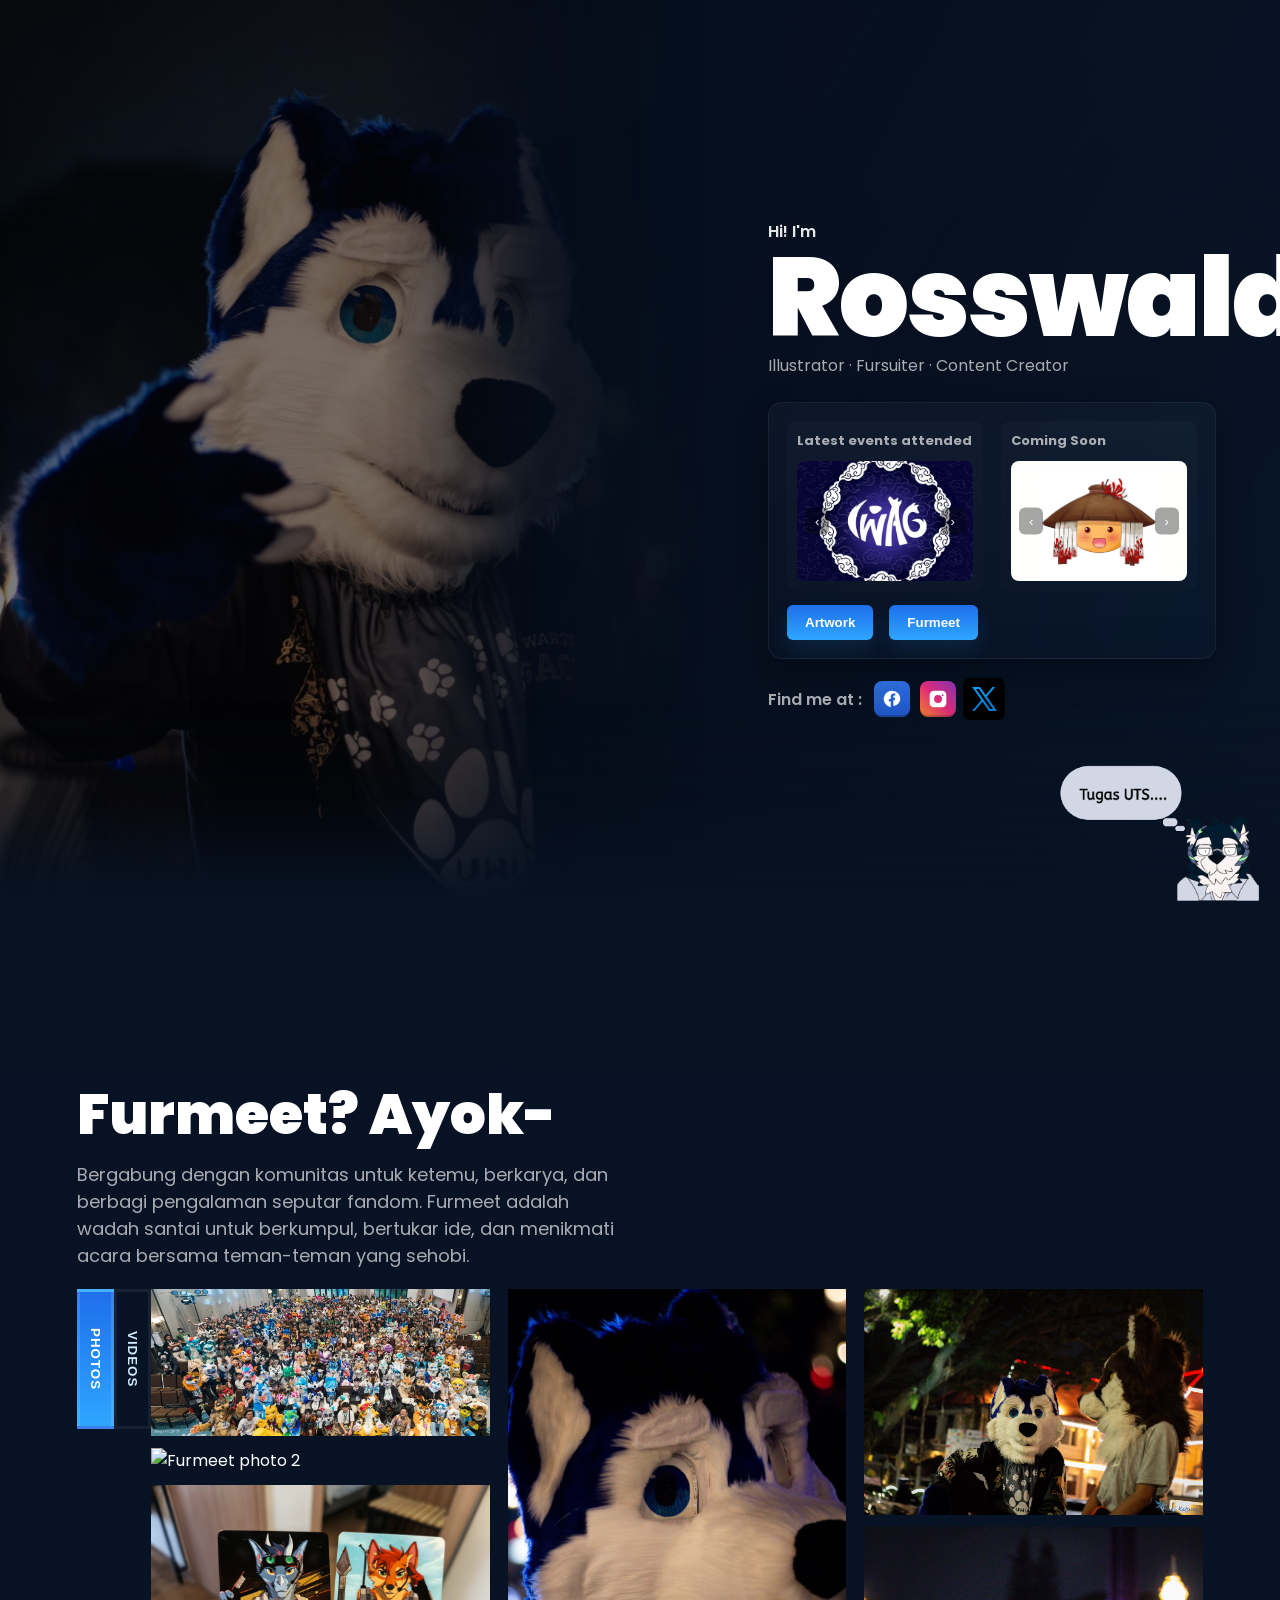
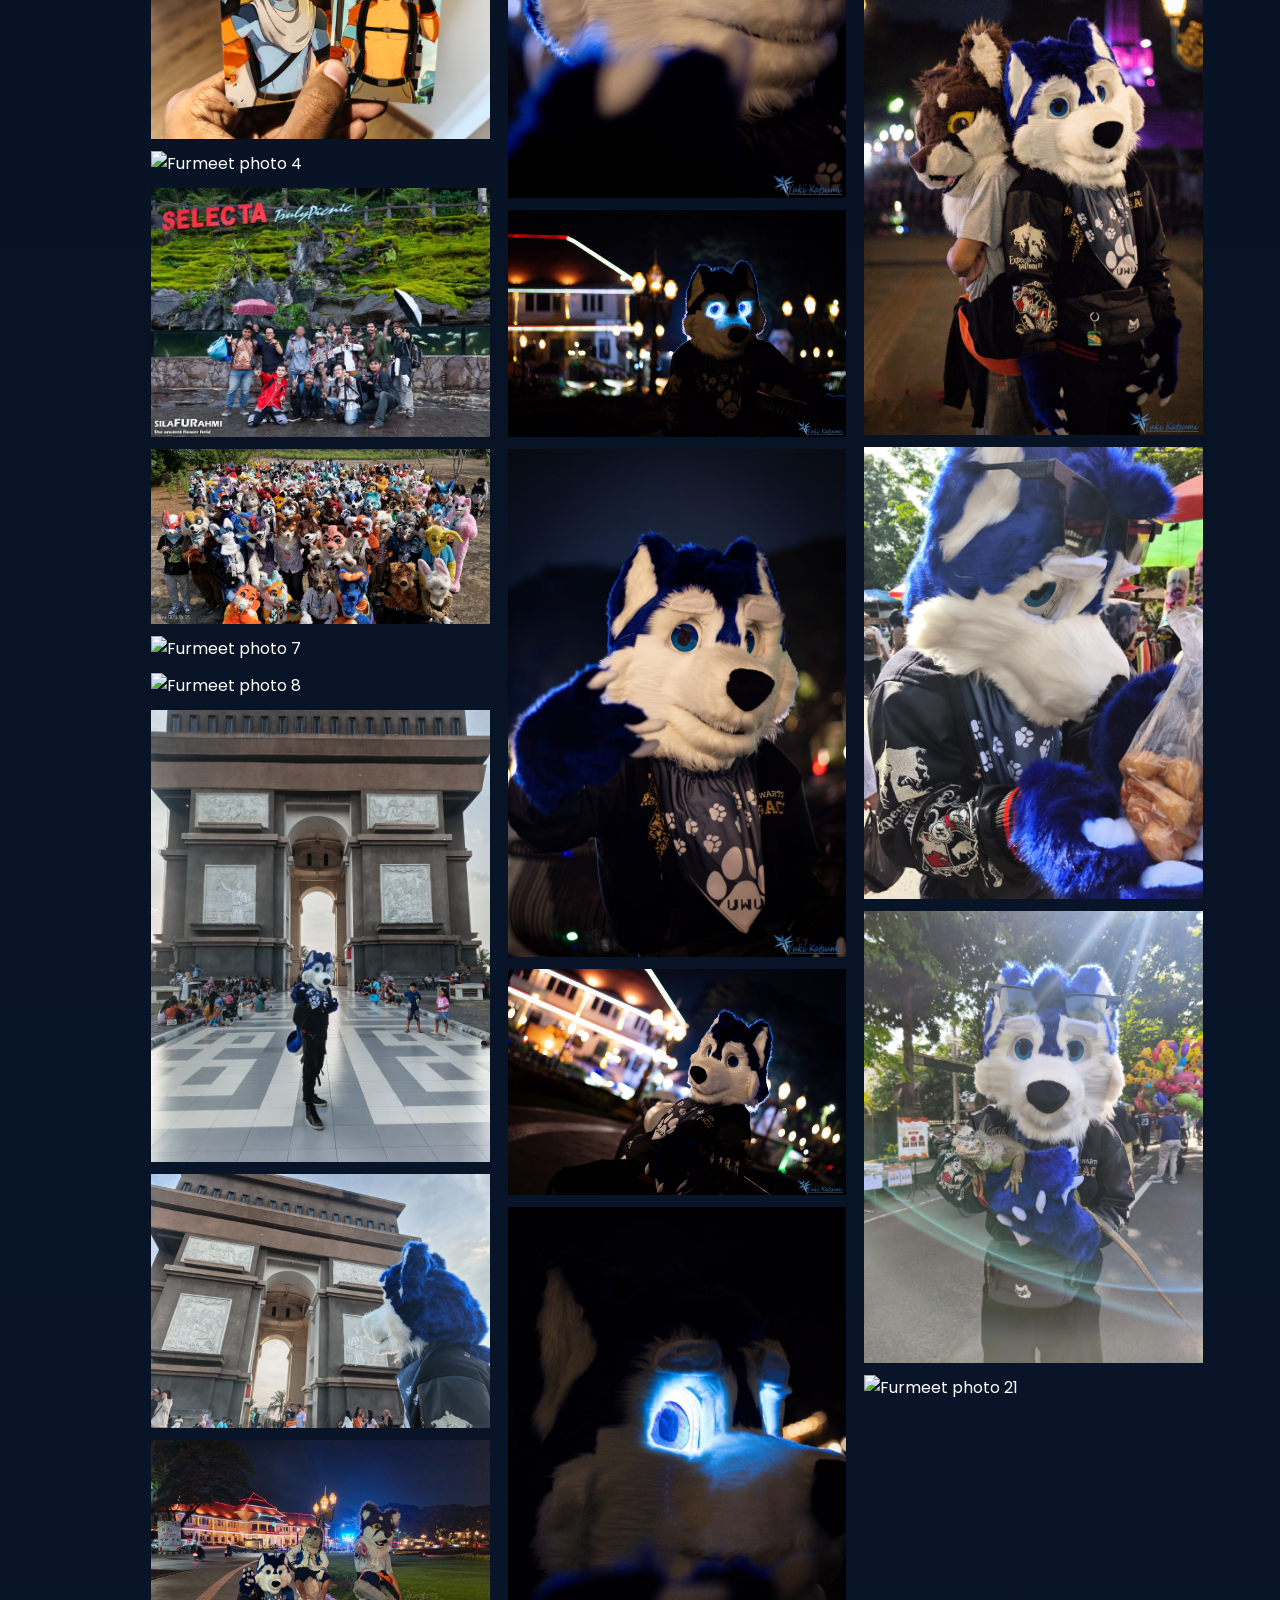
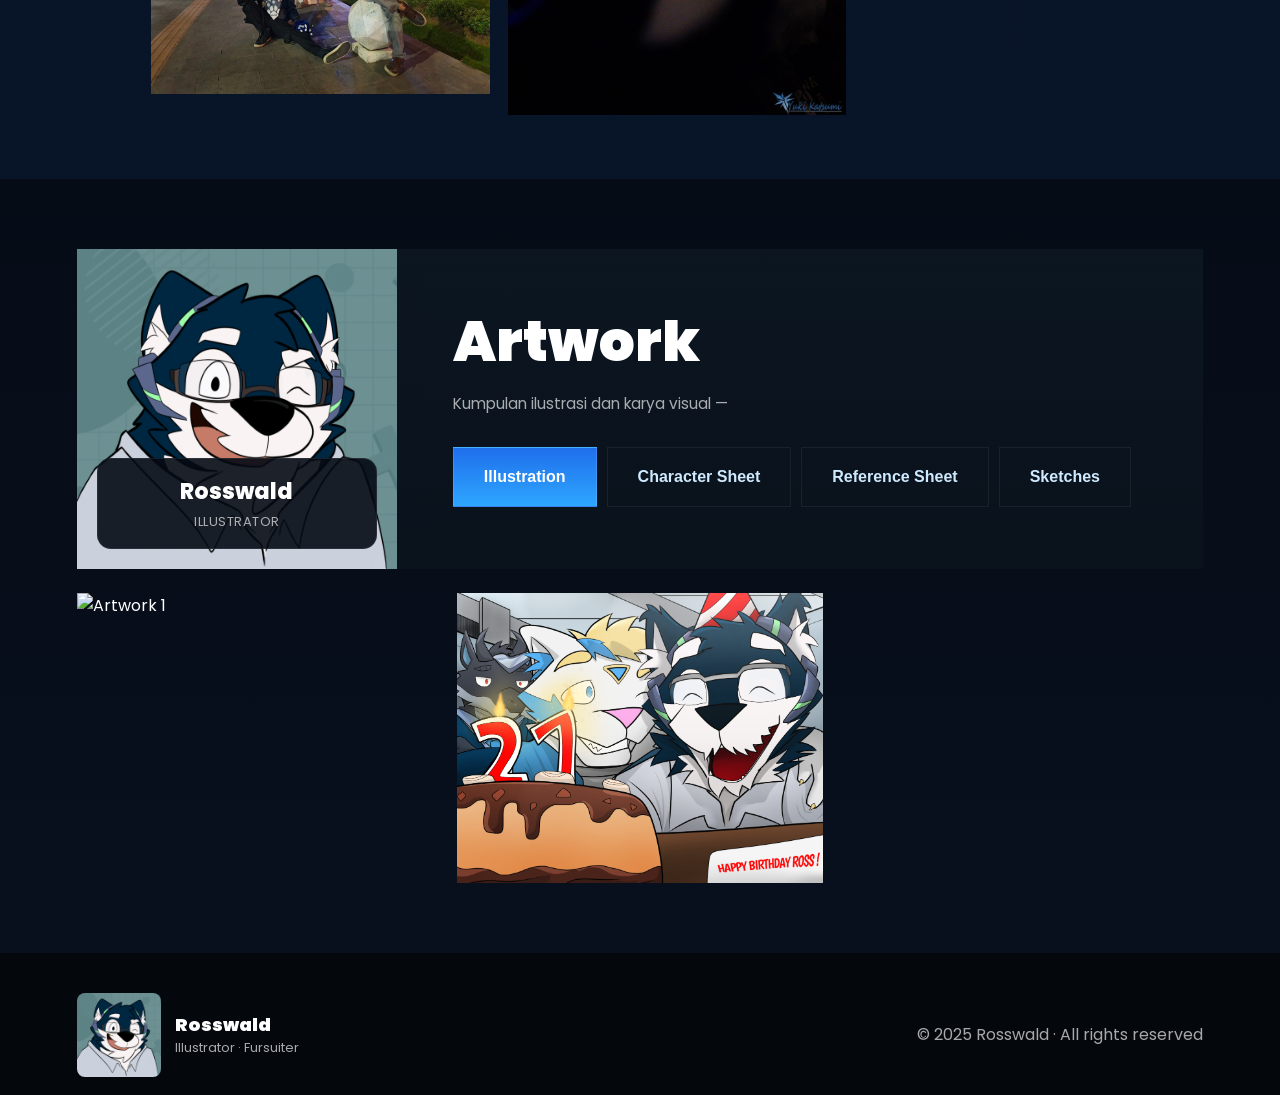
==== portofolio.html @ 76ea9896 "initial commit" ====
<!DOCTYPE html>
<html lang="en">
  <head>
    <meta charset="utf-8" />
    <meta name="viewport" content="width=device-width, initial-scale=1" />
    <title>Rosswald — Bio</title>
    <link
      href="https://fonts.googleapis.com/css2?family=Poppins:wght@300;500;700;900&display=swap"
      rel="stylesheet"
    />
    <link rel="stylesheet" href="css/style.css" />
  </head>
  <body>
    <section class="hero" id="home">
      <div class="hero-left" aria-hidden="true"></div>
      <!-- Image Background di kiri homepage-->
      <div class="hero-video-wrap" aria-hidden="true">
        <video
          class="hero-video"
          src="video/iwagvidio.mp4"
          autoplay
          loop
          muted
          playsinline
        ></video>
        <span class="hero-video-overlay" aria-hidden="true"></span>
      </div>
      <div class="hero-right">
        <div class="intro-wrap">
          <p class="small">Hi! I'm</p>
          <h1 class="name">Rosswald</h1>
          <p class="sub">Illustrator · Fursuiter · Content Creator</p>
        </div>
        <div class="panel">
          <div class="cards">
            <div class="card card-events">
              <h4 class="card-title">Latest events attended</h4>
              <div class="thumb-wrap">
                <button class="thumb-arrow prev" aria-label="previous event">
                  ‹
                </button>
                <img
                  id="eventImg"
                  src="image/event1.jpg"
                  alt="event thumbnail"
                />
                <button class="thumb-arrow next" aria-label="next event">
                  ›
                </button>
              </div>
            </div>
            <div class="card card-coming">
              <h4 class="card-title">Coming Soon</h4>
              <div class="thumb-wrap simple">
                <button class="thumb-arrow prev" aria-label="previous event">
                  ‹
                </button>
                <img
                  id="comingImg"
                  src="image/logosoon1.jpg"
                  alt="coming soon"
                />
                <button class="thumb-arrow next" aria-label="next event">
                  ›
                </button>
              </div>
            </div>
          </div>

          <div class="actions">
            <button class="btn btn-primary" id="artworkBtn" href="#artwork">
              Artwork
            </button>
            <button class="btn btn-secondary" id="furmeetBtn" href="#furmeet">
              Furmeet
            </button>
          </div>
        </div>

        <div class="findme">
          <span class="find-label">Find me at :</span>
          <div class="icons">
            <a
              class="icon icon-fb"
              aria-label="facebook"
              target="_blank"
              rel="noopener"
              href="https://www.facebook.com/Rosswald.74"
            >
              <svg
                width="20"
                height="20"
                viewBox="0 0 24 24"
                fill="none"
                aria-hidden="true"
              >
                <path
                  d="M22 12a10 10 0 1 0-11.5 9.9v-7h-2.3v-2.9h2.3V9.1c0-2.3 1.4-3.6 3.5-3.6 1 0 2 .07 2 .07v2.2h-1.1c-1 0-1.3.6-1.3 1.2v1.5h2.2l-.35 2.9h-1.85v7A10 10 0 0 0 22 12z"
                  fill="#fff"
                />
              </svg>
            </a>

            <a
              class="icon icon-ig"
              aria-label="instagram"
              target="_blank"
              rel="noopener"
              href="https://www.instagram.com/rosswaldd/"
            >
              <svg
                width="20"
                height="20"
                viewBox="0 0 24 24"
                fill="none"
                aria-hidden="true"
              >
                <path
                  d="M7 2h10a5 5 0 0 1 5 5v10a5 5 0 0 1-5 5H7a5 5 0 0 1-5-5V7a5 5 0 0 1 5-5zM12 7.3A4.7 4.7 0 1 0 12 16.7 4.7 4.7 0 1 0 12 7.3zM17.6 6.3a1.1 1.1 0 1 0 0 2.2 1.1 1.1 0 0 0 0-2.2z"
                  fill="#fff"
                />
              </svg>
            </a>

            <a
              class="icon icon-x"
              aria-label="x"
              target="_blank"
              rel="noopener"
              href="https://x.com/rosswald74"
            >
              <img src="image/sosmed3.png" alt="sosial x" />
            </a>
          </div>
        </div>
      </div>
    </section>

    <!-- New Furmeet section -->
    <section class="furmeet-section">
      <div id="furmeet" class="furmeet">
        <div class="furmeet-left">
          <h2 class="furmeet-title">Furmeet? Ayok-</h2>
          <p class="furmeet-desc">
            Bergabung dengan komunitas untuk ketemu, berkarya, dan berbagi
            pengalaman seputar fandom. Furmeet adalah wadah santai untuk
            berkumpul, bertukar ide, dan menikmati acara bersama teman-teman
            yang sehobi.
          </p>
          <div class="furmeet-right">
            <div class="furmeet-tabs" role="tablist" aria-label="Furmeet tabs">
              <button
                class="tab-btn active"
                data-tab="photos"
                role="tab"
                aria-selected="true"
              >
                Photos
              </button>
              <button
                class="tab-btn"
                data-tab="videos"
                role="tab"
                aria-selected="false"
              >
                Videos
              </button>
            </div>

            <div class="tab-panels">
              <div class="tab-panel tab-photos active" data-tab="photos">
                <div class="furmeet-gallery" aria-live="polite">
                  <img
                    src="image/foto1.jpg"
                    alt="Furmeet photo 1"
                    loading="lazy"
                  />
                  <img
                    src="image/foto2.jpg"
                    alt="Furmeet photo 2"
                    loading="lazy"
                  />
                  <img
                    src="image/foto3.jpg"
                    alt="Furmeet photo 3"
                    loading="lazy"
                  />
                  <img
                    src="image/foto4.jpg"
                    alt="Furmeet photo 4"
                    loading="lazy"
                  />
                  <img
                    src="image/foto5.jpg"
                    alt="Furmeet photo 5"
                    loading="lazy"
                  />
                  <img
                    src="image/foto6.jpg"
                    alt="Furmeet photo 6"
                    loading="lazy"
                  />
                  <img
                    src="image/foto7.jpg"
                    alt="Furmeet photo 7"
                    loading="lazy"
                  />
                  <img
                    src="image/foto8.jpg"
                    alt="Furmeet photo 8"
                    loading="lazy"
                  />
                  <img
                    src="image/foto9.jpg"
                    alt="Furmeet photo 9"
                    loading="lazy"
                  />
                  <img
                    src="image/foto10.jpg"
                    alt="Furmeet photo 10"
                    loading="lazy"
                  />
                  <img
                    src="image/foto11.jpg"
                    alt="Furmeet photo 11"
                    loading="lazy"
                  />
                  <img
                    src="image/foto12.jpg"
                    alt="Furmeet photo 12"
                    loading="lazy"
                  />
                  <img
                    src="image/foto13.jpg"
                    alt="Furmeet photo 13"
                    loading="lazy"
                  />
                  <img
                    src="image/foto14.jpg"
                    alt="Furmeet photo 14"
                    loading="lazy"
                  />
                  <img
                    src="image/foto15.jpg"
                    alt="Furmeet photo 15"
                    loading="lazy"
                  />
                  <img
                    src="image/foto16.jpg"
                    alt="Furmeet photo 16"
                    loading="lazy"
                  />
                  <img
                    src="image/foto17.jpg"
                    alt="Furmeet photo 17"
                    loading="lazy"
                  />
                  <img
                    src="image/foto18.jpg"
                    alt="Furmeet photo 18"
                    loading="lazy"
                  />
                  <img
                    src="image/foto19.jpg"
                    alt="Furmeet photo 19"
                    loading="lazy"
                  />
                  <img
                    src="image/foto20.jpg"
                    alt="Furmeet photo 20"
                    loading="lazy"
                  />
                  <img
                    src="image/foto21.png"
                    alt="Furmeet photo 21"
                    loading="lazy"
                  />
                </div>
              </div>

              <div class="tab-panel tab-videos" data-tab="videos" hidden>
                <div class="furmeet-videos">
                  <div
                    class="video-thumb"
                    tabindex="0"
                    data-src="video/iwagvidio.mp4"
                    aria-label="Video: iwagvidio"
                  >
                    <video
                      muted
                      preload="metadata"
                      playsinline
                      src="video/iwagvidio.mp4"
                    ></video>
                  </div>
                  <div
                    class="video-thumb"
                    tabindex="0"
                    data-src="video/vidio1.mp4"
                    aria-label="Video 1"
                  >
                    <video
                      muted
                      preload="metadata"
                      playsinline
                      src="video/vidio1.mp4"
                    ></video>
                  </div>
                  <div
                    class="video-thumb"
                    tabindex="0"
                    data-src="video/vidio2.mp4"
                    aria-label="Video 2"
                  >
                    <video
                      muted
                      preload="metadata"
                      playsinline
                      src="video/vidio2.mp4"
                    ></video>
                  </div>
                  <div
                    class="video-thumb"
                    tabindex="0"
                    data-src="video/vidio3.mp4"
                    aria-label="Video 3"
                  >
                    <video
                      muted
                      preload="metadata"
                      playsinline
                      src="video/vidio4.mp4"
                    ></video>
                  </div>
                  <div
                    class="video-thumb"
                    tabindex="0"
                    data-src="video/vidio5.mp4"
                    aria-label="Video 5"
                  >
                    <video
                      muted
                      preload="metadata"
                      playsinline
                      src="video/vidio5.mp4"
                    ></video>
                  </div>
                  <div
                    class="video-thumb"
                    tabindex="0"
                    data-src="video/vidio6.mp4"
                    aria-label="Video 6"
                  >
                    <video
                      muted
                      preload="metadata"
                      playsinline
                      src="video/vidio6.mp4"
                    ></video>
                  </div>
                  <div
                    class="video-thumb"
                    tabindex="0"
                    data-src="video/vidio7.mp4"
                    aria-label="Video 7"
                  >
                    <video
                      muted
                      preload="metadata"
                      playsinline
                      src="video/vidio7.mp4"
                    ></video>
                  </div>
                  <div
                    class="video-thumb"
                    tabindex="0"
                    data-src="video/vidio8.mp4"
                    aria-label="Video 8"
                  >
                    <video
                      muted
                      preload="metadata"
                      playsinline
                      src="video/vidio8.mp4"
                    ></video>
                  </div>
                  <div
                    class="video-thumb"
                    tabindex="0"
                    data-src="video/vidio9.mp4"
                    aria-label="Video 9"
                  >
                    <video
                      muted
                      preload="metadata"
                      playsinline
                      src="video/vidio9.mp4"
                    ></video>
                  </div>
                  <div
                    class="video-thumb"
                    tabindex="0"
                    data-src="video/vidiocomipara.mp4"
                    aria-label="Vidiocomipara"
                  >
                    <video
                      muted
                      preload="metadata"
                      playsinline
                      src="video/vidiocomipara.mp4"
                    ></video>
                  </div>
                </div>
              </div>
            </div>
          </div>
        </div>
      </div>
    </section>
    <!-- Artwork section -->
    <section class="artwork-section" id="artwork">
      <div class="artwork">
        <!-- Top container: left author image + right title/desc/tabs -->
        <div class="artwork-top">
          <div class="artwork-left">
            <div class="author-card">
              <img
                src="image/ss.png"
                alt="Rosswald portrait"
                class="author-portrait"
              />
              <div class="author-overlay" aria-label="Author identity">
                <div class="author-name">Rosswald</div>
                <div class="author-role">Illustrator</div>
              </div>
            </div>
          </div>

          <div class="artwork-right">
            <h2 class="artwork-title">Artwork</h2>
            <p class="artwork-desc">Kumpulan ilustrasi dan karya visual —</p>
            <!-- Artwork tabs: Illustration / Character Sheet / Reference Sheet -->
            <div class="artwork-tabs-wrap">
              <div
                class="artwork-tabs"
                role="tablist"
                aria-label="Artwork tabs"
              >
                <button
                  class="art-tab-btn active"
                  data-tab="illustration"
                  role="tab"
                  aria-selected="true"
                >
                  Illustration
                </button>
                <button
                  class="art-tab-btn"
                  data-tab="character"
                  role="tab"
                  aria-selected="false"
                >
                  Character Sheet
                </button>
                <button
                  class="art-tab-btn"
                  data-tab="reference"
                  role="tab"
                  aria-selected="false"
                >
                  Reference Sheet
                </button>
                <div class="sketch-toggle">
                  <button
                    class="art-tab-btn"
                    data-tab="sketches"
                    role="tab"
                    aria-selected="false"
                  >
                    Sketches
                  </button>
                  <!-- Sketches dropdown (hidden by default) -->
                  <div class="sketch-dropdown" aria-hidden="true" role="menu">
                    <button
                      class="tab-btn active"
                      data-tab="digital"
                      role="menuitem"
                    >
                      Digital
                    </button>
                    <button
                      class="tab-btn"
                      data-tab="traditional"
                      role="menuitem"
                    >
                      Traditional
                    </button>
                  </div>
                </div>
              </div>
            </div>
          </div>
        </div>

        <!-- Bottom container: gallery showcase that changes per selected tab -->
        <div class="artwork-bottom">
          <div class="artwork-tab-panels">
            <div
              class="artwork-tab-panel artwork-illustration active"
              data-tab="illustration"
            >
              <div class="artwork-gallery" aria-live="polite">
                <img src="image/gambar1.png" alt="Artwork 1" loading="lazy" />
                <img src="image/gambar2.png" alt="Artwork 2" loading="lazy" />
              </div>
            </div>
            <div
              class="artwork-tab-panel artwork-character"
              data-tab="character"
              hidden
            >
              <div class="artwork-gallery">
                <img
                  src="image/gambar3.png"
                  alt="Character Sheet 1"
                  loading="lazy"
                />
              </div>
            </div>
            <div
              class="artwork-tab-panel artwork-reference"
              data-tab="reference"
              hidden
            >
              <div class="artwork-gallery">
                <img
                  src="image/gambar4.png"
                  alt="Reference Sheet 1"
                  loading="lazy"
                />
              </div>
            </div>
            <div
              class="artwork-tab-panel artwork-sketches"
              data-tab="sketches"
              hidden
            >
              <div class="sketch-panels">
                <div
                  class="sketch-panel sketch-digital active"
                  data-tab="digital"
                >
                  <div class="artwork-gallery">
                    <img
                      src="image/sketch1.jpg"
                      alt="Sketch 1"
                      loading="lazy"
                    />
                    <img
                      src="image/sketch2.png"
                      alt="Sketch 2"
                      loading="lazy"
                    />
                    <img
                      src="image/sketch3.png"
                      alt="Sketch 3"
                      loading="lazy"
                    />
                    <img
                      src="image/sketch4.png"
                      alt="Sketch 4"
                      loading="lazy"
                    />
                    <img
                      src="image/sketch5.png"
                      alt="Sketch 5"
                      loading="lazy"
                    />
                    <img
                      src="image/sketch6.png"
                      alt="Sketch 6"
                      loading="lazy"
                    />
                    <img
                      src="image/sketch7.png"
                      alt="Sketch 7"
                      loading="lazy"
                    />
                  </div>
                </div>

                <div
                  class="sketch-panel sketch-traditional"
                  data-tab="traditional"
                  hidden
                >
                  <div class="artwork-gallery">
                    <img
                      src="image/sketches1.jpg"
                      alt="Traditional Sketch 1"
                      loading="lazy"
                    />
                    <img
                      src="image/sketches2.jpg"
                      alt="Traditional Sketch 2"
                      loading="lazy"
                    />
                    <img
                      src="image/sketches3.jpg"
                      alt="Traditional Sketch 3"
                      loading="lazy"
                    />
                  </div>
                </div>
              </div>
            </div>
          </div>
        </div>
      </div>
    </section>

    <!-- Footer -->
    <footer class="site-footer">
      <div class="footer-inner">
        <div class="f-left">
          <img
            src="image/ss.png"
            alt="Rosswald portrait"
            class="footer-portrait"
          />
          <div>
            <div class="brand">Rosswald</div>
            <div class="brand-sub">Illustrator · Fursuiter</div>
          </div>
        </div>

        <div class="f-right">
          <div class="footer-bottom">© 2025 Rosswald · All rights reserved</div>
        </div>
      </div>
    </footer>

    <!-- Lightbox for images and videos on homepage slider-->
    <div id="lightbox" class="lightbox" aria-hidden="true">
      <div class="lightbox-backdrop" data-close></div>
      <div class="lightbox-content" role="dialog" aria-modal="true">
        <img id="lightboxImg" src="" alt="" style="display: block" />
        <video
          id="lightboxVideo"
          controls
          playsinline
          style="display: none; max-width: 85vw; max-height: 85vh"
        ></video>
        <button class="lightbox-close" aria-label="Close">✕</button>
      </div>
    </div>

    <button id="goto-home" class="goto-home" aria-label="Go to homepage">
      <img src="image/iconnavigasihome.png" alt="Home" class="goto-home-icon" />
    </button>

    <img src="image/icon.png" alt="icon" class="floating-icon" />
    <img src="image/icon.png" alt="icon" class="floating-icon" />

    <script src="js/script.js"></script>
  </body>
</html>
---- css/style.css ----
/* Basic reset and variables */
:root {
  --bg: #071423;
  --panel: rgba(10, 23, 34, 0.5);
  --glass-border: rgba(255, 255, 255, 0.06);
  --accent: #1f6feb;
  --accent-2: #2ea6ff;
  --muted: rgba(255, 255, 255, 0.65);
}

* {
  box-sizing: border-box;
}

html,
body {
  height: 100%;
}

body {
  margin: 0;
  font-family: "Poppins", system-ui, Segoe UI, Roboto, Helvetica, Arial,
    sans-serif;
  background: linear-gradient(
    90deg,
    rgba(3, 6, 10, 1) 0%,
    rgba(7, 20, 35, 1) 100%
  );
  color: #fff;
}

/* Hero layout */
.hero {
  display: grid;
  grid-template-columns: 55% 45%;
  min-height: 100vh;
  align-items: center;
  position: relative; /* allow absolutely positioned video to be relative to .hero */
  z-index: 0;
  width: 100%;
  overflow: hidden;
}

/* Left big image area */
.hero-left {
  height: 100vh;
  width: 100%;
  background-image: url("../image/foto14.jpg");
  background-size: cover;
  background-position: center left;
  position: relative;
  overflow: hidden;
  /* color adjustment: reduce brightness/saturation to match dark-navy theme */
  filter: brightness(0.48) contrast(0.98) saturate(0.78) hue-rotate(-6deg);
  /* fade right edge so the seam shows the blurred video behind it */
  -webkit-mask-image: linear-gradient(
    to left,
    rgba(0, 0, 0, 0) 0px,
    rgba(0, 0, 0, 0.18) 160px,
    rgba(0, 0, 0, 1) 320px
  );
  mask-image: linear-gradient(
    to left,
    rgba(0, 0, 0, 0) 0px,
    rgba(0, 0, 0, 0.18) 160px,
    rgba(0, 0, 0, 1) 320px
  );
  z-index: 1; /* keep left image above background video */
}

/* Right content */
.hero-right {
  padding: 48px 64px;
  position: relative;
  overflow: hidden;
  isolation: isolate;
  z-index: 1; /* ensure right content sits above the background video */
}

.hero-video-wrap {
  position: absolute;
  inset: 0;
  z-index: 0;
  width: 100%;
  height: 100%;
  overflow: hidden;
  filter: saturate(0.9);
  pointer-events: none;
}

.hero-video {
  width: 100%;
  height: 100%;
  object-fit: cover;
  object-position: center;
  /* reduced blur to lower GPU cost but keep the background feeling */
  filter: blur(6px) brightness(0.3) saturate(0.9);
  transform: scale(1.03);
}

.hero-video-overlay {
  position: absolute;
  inset: 0;
  background: linear-gradient(
    120deg,
    rgba(4, 9, 20, 0.85) 0%,
    rgba(5, 15, 35, 0.7) 40%,
    rgba(10, 24, 54, 0.2) 100%
  );
  pointer-events: none;
}

.hero-right .intro-wrap,
.hero-right .panel,
.hero-right .findme {
  position: relative;
  z-index: 1;
}
.intro-wrap {
  margin-top: 36px;
}
.small {
  font-weight: 600;
  opacity: 0.9;
  margin: 0 0 8px 0;
}
.name {
  font-weight: 900;
  font-size: 110px;
  line-height: 0.85;
  margin: 0 0 8px 0;
  letter-spacing: -2px;
}
.sub {
  color: var(--muted);
  margin: 0 0 24px 0;
}

/* Glass panel */
.panel {
  width: 620px;
  max-width: 100%;
  margin-top: 18px;
  background: linear-gradient(
    180deg,
    rgba(255, 255, 255, 0.03),
    rgba(255, 255, 255, 0.015)
  );
  border-radius: 14px;
  padding: 18px;
  box-shadow: 0 12px 30px rgba(2, 8, 20, 0.6);
  border: 1px solid var(--glass-border);
  backdrop-filter: blur(8px) saturate(120%);
}
.cards {
  display: flex;
  gap: 18px;
}
.card {
  background: linear-gradient(
    180deg,
    rgba(255, 255, 255, 0.02),
    rgba(255, 255, 255, 0.01)
  );
  padding: 10px;
  border-radius: 10px;
  flex: 1;
}
.card-title {
  font-size: 13px;
  margin: 0 0 10px 0;
  color: var(--muted);
}
.thumb-wrap {
  position: relative;
  width: 100%;
  height: 120px;
  overflow: hidden;
  border-radius: 8px;
}
.thumb-wrap.simple img {
  width: 100%;
  height: 100%;
  object-fit: cover;
}

.thumb-wrap img {
  width: 100%;
  height: 100%;
  object-fit: cover;
  display: block;
}

/* Smooth transitions and subtle Ken Burns zoom for slider images */
.thumb-wrap img {
  transition: opacity 260ms ease, transform 8s ease;
  transform: scale(1.02);
}
.thumb-wrap img.zoom {
  transform: scale(1.085);
}

/* keep arrows slightly elevated visually when hovering thumb area */
.thumb-wrap:hover .thumb-arrow {
  transform: translateY(-50%) scale(1.02);
}

/* Lightbox styles */
.lightbox {
  position: fixed;
  inset: 0;
  display: none;
  align-items: center;
  justify-content: center;
  z-index: 1200;
}
.lightbox.open {
  display: flex;
}
.lightbox-backdrop {
  position: absolute;
  inset: 0;
  background: rgba(4, 8, 16, 0.7);
  backdrop-filter: blur(4px);
}
.lightbox-content {
  position: relative;
  max-width: 98vw;
  max-height: 98vh;
  padding: 12px;
  z-index: 2;
  display: flex;
  align-items: center;
  justify-content: center;
  overflow: hidden;
}
.lightbox-content img {
  display: block;
  width: auto;
  height: auto;
  max-width: 85vw;
  max-height: 85vh;
  margin: 0;
}
.lightbox-close {
  position: absolute;
  top: 16px;
  right: 16px;
  background: rgba(0, 0, 0, 0.45);
  color: #fff;
  border: 0;
  width: 36px;
  height: 36px;
  font-size: 20px;
  line-height: 1;
  cursor: pointer;
  z-index: 3;
}

.thumb-arrow {
  position: absolute;
  top: 50%;
  transform: translateY(-50%);
  background: rgba(0, 0, 0, 0.35);
  border: 0;
  color: #fff;
  padding: 6px 10px;
  border-radius: 6px;
  cursor: pointer;
  z-index: 3;
  pointer-events: auto;
}
.thumb-arrow.prev {
  left: 8px;
}
.thumb-arrow.next {
  right: 8px;
}

.actions {
  display: flex;
  gap: 16px;
  margin-top: 14px;
}
.btn {
  background: transparent;
  border: 0;
  padding: 10px 18px;
  border-radius: 6px;
  cursor: pointer;
  color: #fff;
  font-weight: 600;
  box-shadow: 0 6px 12px rgba(10, 20, 35, 0.4);
}
.btn-primary {
  background: linear-gradient(180deg, var(--accent), var(--accent-2));
  box-shadow: 0 10px 20px rgba(46, 166, 255, 0.12);
}

.btn-secondary {
  background: linear-gradient(180deg, var(--accent), var(--accent-2));
  box-shadow: 0 10px 20px rgba(46, 166, 255, 0.12);
}

.btn:hover {
  background: transparent;
  border: 2px solid #00a6ff;
  color: #00a6ff;
}

.findme {
  margin-top: 22px;
  display: flex;
  align-items: center;
  gap: 12px;
}
.find-label {
  color: var(--muted);
  font-weight: 600;
}
.icons {
  display: flex;
  gap: 10px;
}
.icon {
  display: inline-flex;
  align-items: center;
  justify-content: center;
  width: 36px;
  height: 36px;
  border-radius: 8px;
  background: linear-gradient(
    180deg,
    rgba(255, 255, 255, 0.04),
    rgba(255, 255, 255, 0.02)
  );
  box-shadow: inset 0 -2px 0 rgba(0, 0, 0, 0.2);
}
.icons,
.icon {
  position: relative;
  z-index: 6;
  pointer-events: auto;
}
.icon svg {
  display: block;
}
.icon-fb {
  background: linear-gradient(180deg, #2d6bd6, #1f57c8);
}
.icon-ig {
  background: linear-gradient(45deg, #f58529, #dd2a7b, #8134af);
}
.icon-x {
  background: linear-gradient(180deg, #00a6ff, #0077cc);
}

/* Small polish */
.thumb-arrow:focus {
  outline: 2px solid rgba(255, 255, 255, 0.12);
}

/* floating "go to home" button that appears on scroll when NOT on home */
.goto-home {
  position: fixed;
  top: -70px;
  right: -30px;
  z-index: 600;
  background: none;
  border: none;
  padding: 0px; /* smaller padding so icon appears visually balanced */
  cursor: pointer;
  pointer-events: none;
  transform: translateY(-6px);
  opacity: 0;
  transition: opacity 180ms ease, transform 180ms ease, box-shadow 180ms ease;
}
.goto-home.show {
  opacity: 1;
  pointer-events: auto;
  transform: translateY(0);
}

/* icon image inside the goto-home button */
.goto-home img.goto-home-icon {
  display: block;
  /* size chosen to match the visual weight of the floating icon but suitable for top-right UI */
  width: 250px;
  height: 250px;
}

/* make the goto-home icon match the floating icon's visual treatment */
.goto-home img.goto-home-icon {
  transition: transform 180ms ease, opacity 180ms ease, filter 180ms ease;
}
.goto-home:hover img.goto-home-icon {
  transform: translateY(-4px) scale(1.03);
  opacity: 1;
}
.goto-home:active img.goto-home-icon {
  transform: translateY(-2px) scale(0.99);
}

/* icon melayang di kanan bawah */
.floating-icon {
  position: fixed;
  right: 0;
  bottom: -60px;
  width: 250px;
  height: 250px;
  z-index: 520;
  background: none !important;
  border: none !important;
  padding: 0;
  border-radius: 0;
  box-shadow: none;
}

/* ---- Furmeet section styles ---- */
.furmeet-section {
  background: linear-gradient(180deg, rgba(7, 18, 35, 1), rgba(8, 20, 40, 1));
  /* overlap the hero: position above with a higher z-index and pull up */
  position: relative;
  z-index: 20;
  margin-top: -200px;
  padding: 96px 6vw 64px; /* increase top padding so content doesn't collide with hero */
  color: #fff;
  -webkit-mask-image: linear-gradient(
    to bottom,
    rgba(0, 0, 0, 0) 0px,
    rgba(0, 0, 0, 0.18) 100px,
    rgba(0, 0, 0, 1) 200px
  );
  mask-image: linear-gradient(
    to bottom,
    rgba(0, 0, 0, 0) 0px,
    rgba(0, 0, 0, 0.18) 100px,
    rgba(0, 0, 0, 1) 200px
  );
  pointer-events: none;
}

.furmeet {
  width: 100%;
  max-width: 1180px;
  margin: 0 auto;
  margin-top: 250px;
  display: flex;
  gap: 36px;
  align-items: center;
  padding-top: 40px;
}

.furmeet-section .furmeet {
  pointer-events: auto;
}

.furmeet-left {
  flex: 1 1 58%;
}
.furmeet-right {
  flex: 0 0 38%;
  display: flex;
  justify-content: center;
}

.furmeet-title {
  font-size: 56px;
  line-height: 1.02;
  margin: 0 0 18px 0;
  font-weight: 900;
}
.furmeet-desc {
  color: var(--muted);
  font-size: 18px;
  margin: 0 0 20px 0;
  max-width: 50ch;
}

.furmeet-gallery {
  column-count: 3; /* Option A: 3 columns on desktop */
  column-gap: 18px;
  width: 100%;
}
.furmeet-gallery img {
  display: block;
  width: 100%;
  height: auto; /* preserve natural aspect ratio */
  margin: 0 0 12px;
  break-inside: avoid;
  -webkit-column-break-inside: avoid;
  cursor: pointer;
}

/* Tabs for Furmeet (Photos / Videos) */
.furmeet-tabs {
  display: flex;
  margin-bottom: 14px;
}
.tab-btn {
  background: transparent;
  border: 3px solid rgba(255, 255, 255, 0.06);
  color: #cfeaff;
  padding: 6px 8px;
  cursor: pointer;
  font-weight: 900; /* bold */
  text-transform: uppercase;
  writing-mode: vertical-rl; /* make text vertical */
  text-orientation: mixed;
  display: inline-flex;
  align-items: center;
  justify-content: center;
  height: 140px; /* tall button so vertical text fits */
  letter-spacing: 1px;
}
.tab-btn[aria-selected="true"],
.tab-btn.active {
  background: linear-gradient(180deg, var(--accent), var(--accent-2));
  color: #fff;
  border-color: rgba(255, 255, 255, 0.12);
}
.tab-panels .tab-panel {
  display: none;
}
.tab-panels .tab-panel.active {
  display: block;
}

/* Video grid */
.furmeet-videos {
  display: grid;
  grid-template-columns: repeat(2, 1fr);
  gap: 12px;
  width: 100%;
}
.video-thumb {
  background: linear-gradient(
    180deg,
    rgba(255, 255, 255, 0.02),
    rgba(255, 255, 255, 0.01)
  );
  overflow: hidden;
  cursor: pointer;
  display: flex;
  align-items: center;
  justify-content: center;
  min-height: 90px;
}
.video-thumb:focus {
  outline: 2px solid rgba(46, 166, 255, 0.18);
}
.video-thumb video {
  width: 100%;
  height: 100%;
  object-fit: cover;
  display: block;
}

.artwork-section {
  background: linear-gradient(180deg, rgba(6, 12, 22, 1), rgba(8, 16, 30, 1));
  padding: 70px 6vw;
}
.artwork {
  width: 100%;
  max-width: 1180px;
  margin: 0 auto;
  display: block;
  padding: auto;
}

.artwork-top {
  display: flex;
  gap: 28px;
  align-items: center;
  background: linear-gradient(
    180deg,
    rgba(12, 22, 32, 0.98),
    rgba(10, 18, 28, 0.98)
  );
}
.artwork-left {
  flex: 0 0 320px;
}
.author-card {
  position: relative;
  width: 100%;
  max-width: 320px;
}
.author-portrait {
  width: 100%;
  height: 320px;
  object-fit: cover;
  display: block;
}
.author-overlay {
  position: absolute;
  left: 50%;
  transform: translateX(-50%);
  bottom: 20px;
  width: calc(100% - 40px);
  padding: 16px 18px;
  border-radius: 14px;
  background: rgba(5, 10, 20, 0.9);
  border: 1px solid rgba(255, 255, 255, 0.08);
  backdrop-filter: blur(65%);
  text-align: center;
}
.author-name {
  font-size: 22px;
  font-weight: 800;
  margin-bottom: 4px;
}
.author-role {
  font-size: 13px;
  color: var(--muted);
  letter-spacing: 0.5px;
  text-transform: uppercase;
}
.artwork-right {
  position: relative; /* allow children to position relative to this panel */
  background: linear-gradient(
    180deg,
    rgba(12, 22, 32, 0.98),
    rgba(10, 18, 28, 0.98)
  );
  padding: 28px 28px; /* slightly larger padding for visual balance */
  display: flex;
  flex-direction: column;
  flex: 1 1 auto;
}
.artwork-title {
  font-size: clamp(28px, 4.5vw, 56px); /* responsive title size */
  margin: 0 0 8px 0;
  font-weight: 900;
}
.artwork-desc {
  color: var(--muted);
  margin: 0 0 14px 0;
  max-width: 60ch;
  font-size: clamp(13px, 1.2vw, 16px);
}

/* Artwork tabs (horizontal) */
.artwork-tabs-wrap {
  margin-top: 18px;
}
.artwork-tabs {
  display: flex;
  gap: 10px;
  margin-bottom: 12px;
}
.artwork-tabs {
  position: relative;
}

/* wrapper for the Sketches button so dropdown aligns to the button */
.sketch-toggle {
  position: relative;
  display: inline-block;
}
.art-tab-btn {
  background: transparent;
  border: 1px solid rgba(255, 255, 255, 0.06);
  color: #cfeaff;
  padding: 20px 30px; /* larger clickable area */
  cursor: pointer;
  font-weight: 700;
  font-size: 16px;
}

.art-tab-btn.active,
.art-tab-btn[aria-selected="true"] {
  background: linear-gradient(180deg, var(--accent), var(--accent-2));
  color: #fff;
  border-color: rgba(255, 255, 255, 0.12);
}
.artwork-tab-panels .artwork-tab-panel {
  display: none;
}
.artwork-tab-panels .artwork-tab-panel.active {
  display: block;
}

/* Sketches dropdown styles */
.sketch-dropdown {
  position: absolute;
  top: calc(100% + 8px);
  left: 50%; /* center under the button wrapper */
  transform: translateX(-50%);
  min-width: 180px;
  background: linear-gradient(
    180deg,
    rgba(12, 22, 32, 0.98),
    rgba(8, 16, 24, 0.98)
  );
  border: 1px solid rgba(255, 255, 255, 0.06);
  padding: 8px;
  display: none;
  z-index: 40;
}
.sketch-dropdown.open {
  display: block;
}
.sketch-dropdown .tab-btn {
  display: flex;
  width: 100%;
  text-align: left;
  padding: 12px 16px; /* increased touch area */
  margin: 6px 0;
  background: transparent;
  border: 0;
  color: #cfeaff;
  cursor: pointer;
  /* override vertical writing-mode used by .tab-btn (Furmeet) */
  writing-mode: horizontal-tb;
  text-orientation: mixed;
  height: auto;
  align-items: center;
  justify-content: flex-start;
  font-size: 15px;
}
.sketch-dropdown .tab-btn.active,
.sketch-dropdown .tab-btn[aria-selected="true"] {
  background: linear-gradient(180deg, var(--accent), var(--accent-2));
  color: #fff;
}

/* Artwork showcase (bottom): responsive grid */
.artwork-bottom {
  margin-top: 24px;
}
.artwork-gallery {
  display: grid;
  grid-template-columns: repeat(3, 1fr);
  gap: 14px;
}
.artwork-gallery img {
  width: 100%;
  height: auto;
  display: block;
  cursor: pointer;
}

/* Footer styles */
.site-footer {
  background: linear-gradient(180deg, rgba(6, 12, 18, 1), rgba(8, 16, 26, 1));
  padding: 28px 6vw;
  color: #fff;
}
.footer-inner {
  max-width: 1180px;
  margin: 0 auto;
  display: flex;
  align-items: center;
  justify-content: space-between;
  gap: 20px;
}
.f-left {
  display: flex;
  align-items: center;
  gap: 14px;
}
.footer-portrait {
  width: 64px;
  height: 64px;
  border-radius: 8px;
  object-fit: cover;
}
.brand {
  font-weight: 900;
  font-size: 18px;
}
.brand-sub {
  color: var(--muted);
  font-size: 13px;
}
.f-right {
  display: auto;
}

.footer-bottom {
  color: var(--muted);
  font-size: 16px;
}

.site-footer {
  position: relative;
  color: #fff;
  padding: 40px 6vw 18px;
  overflow: hidden;
}
.site-footer::before {
  content: "";
  position: absolute;
  inset: 0;
  background: linear-gradient(
    180deg,
    rgba(3, 6, 10, 0.6),
    rgba(3, 6, 10, 0.85)
  );
  pointer-events: none;
}
.footer-inner {
  position: relative;
  display: flex;
  gap: 24px;
  align-items: center;
  justify-content: space-between;
  max-width: 1180px;
  width: 100%;
  margin: 0 auto;
  z-index: 2;
}
.footer-portrait {
  width: 84px;
  height: 84px;
  object-fit: cover;
  border-radius: 8px;
}

@media (max-width: 800px) {
  .hero {
    grid-template-columns: 1fr;
    min-height: auto;
  }
  .hero-left {
    height: clamp(320px, 70vh, 520px);
    background-position: center;
  }
  .hero-video-wrap {
    min-height: clamp(320px, 70vh, 520px);
  }
}

@media (max-width: 500px) {
  body {
    font-size: 15px;
  }
  .hero {
    width: 100vw;
    margin-left: calc(50% - 50vw);
  }
  .hero-left {
    display: none;
  }
  .hero-right {
    padding: 32px 20px;
    width: 100%;
  }
  .name {
    font-size: 64px;
  }
  .panel {
    width: 100%;
    margin-top: 24px;
  }
  .cards {
    flex-direction: column;
  }
  .actions {
    flex-direction: column;
    width: 100%;
  }
  .furmeet {
    flex-direction: column;
    margin-top: 120px;
    max-width: 100%;
    width: 100%;
  }
  .furmeet-left,
  .furmeet-right {
    width: 100%;
  }
  .furmeet-gallery {
    column-count: 2;
  }
  .artwork {
    width: 100%;
  }
  .artwork-top {
    flex-direction: column;
    align-items: flex-start;
    background: transparent;
  }
  .artwork-left {
    width: 100%;
    display: flex;
    justify-content: center;
  }
  .author-card {
    max-width: 260px;
  }
  .author-portrait {
    height: 260px;
  }
  .author-overlay {
    width: calc(100% - 24px);
    bottom: 14px;
    padding: 14px;
  }
  .artwork-right {
    width: 100%;
    padding: 24px 18px;
  }
  .artwork-tabs {
    flex-direction: column;
    width: 100%;
    gap: 10px;
  }
  .art-tab-btn {
    width: 100%;
    text-align: center;
    padding: 16px 18px;
  }
  .sketch-toggle {
    width: 100%;
  }
  .sketch-dropdown {
    position: relative;
    top: 8px;
    left: 0;
    transform: none;
    width: 100%;
  }
  .artwork-gallery {
    grid-template-columns: repeat(2, 1fr);
  }
  .site-footer {
    padding: 32px 5vw;
  }
  .footer-inner {
    flex-direction: column;
    align-items: flex-start;
    gap: 18px;
  }
  .f-right {
    width: 100%;
    align-items: flex-start;
  }
  .footer-bottom {
    font-size: 18px;
  }
}
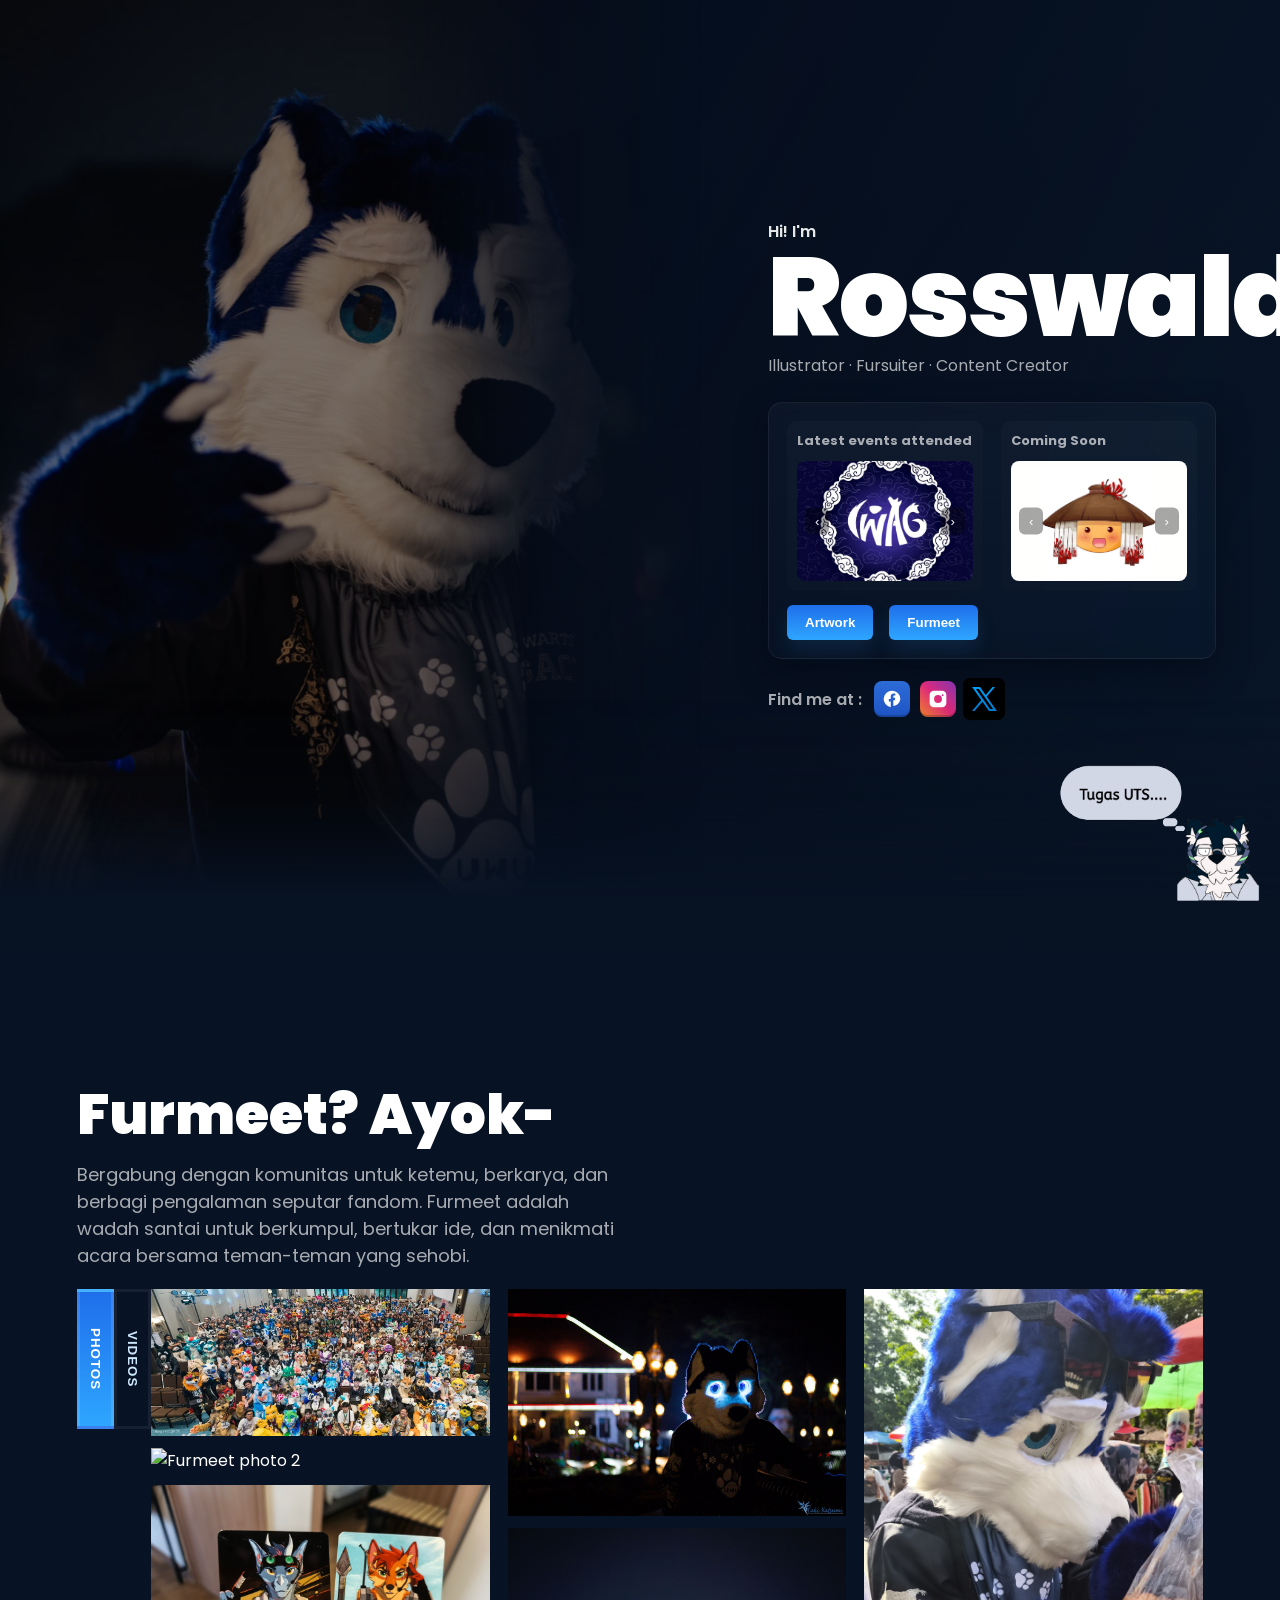
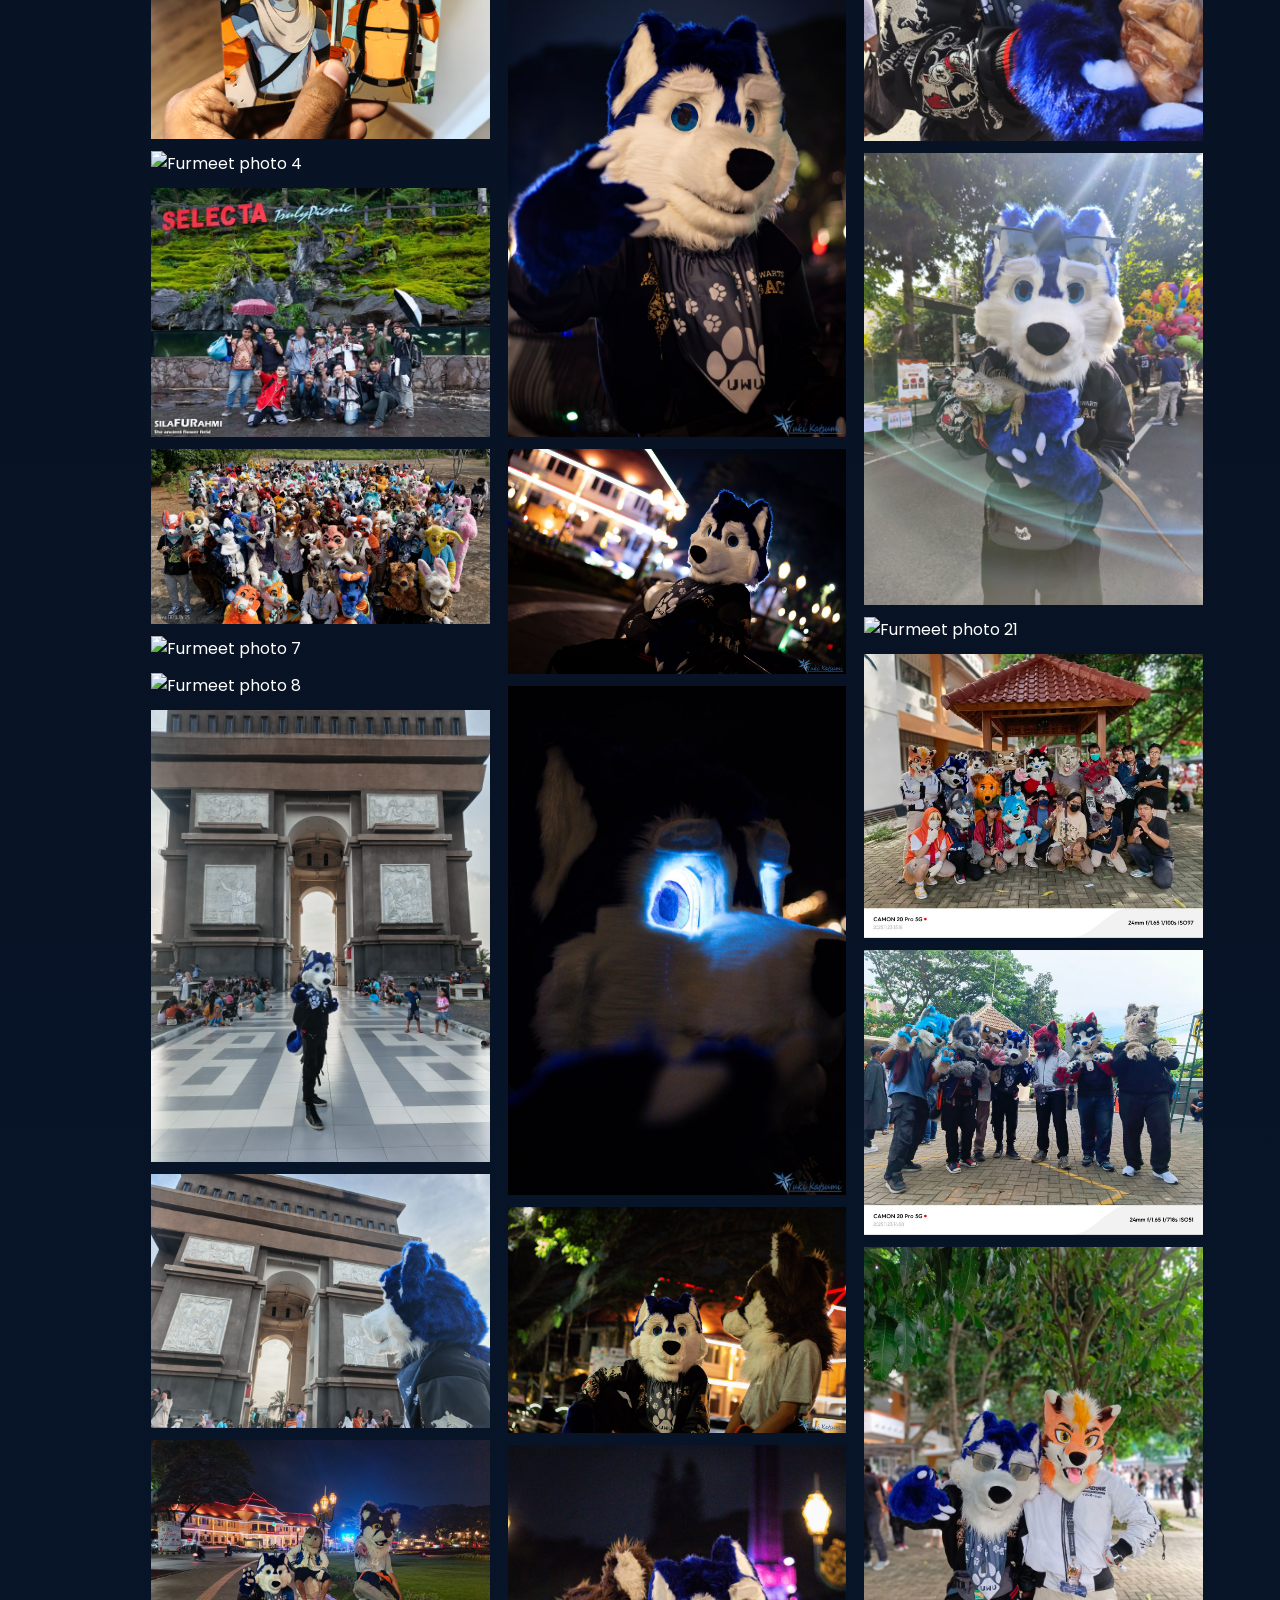
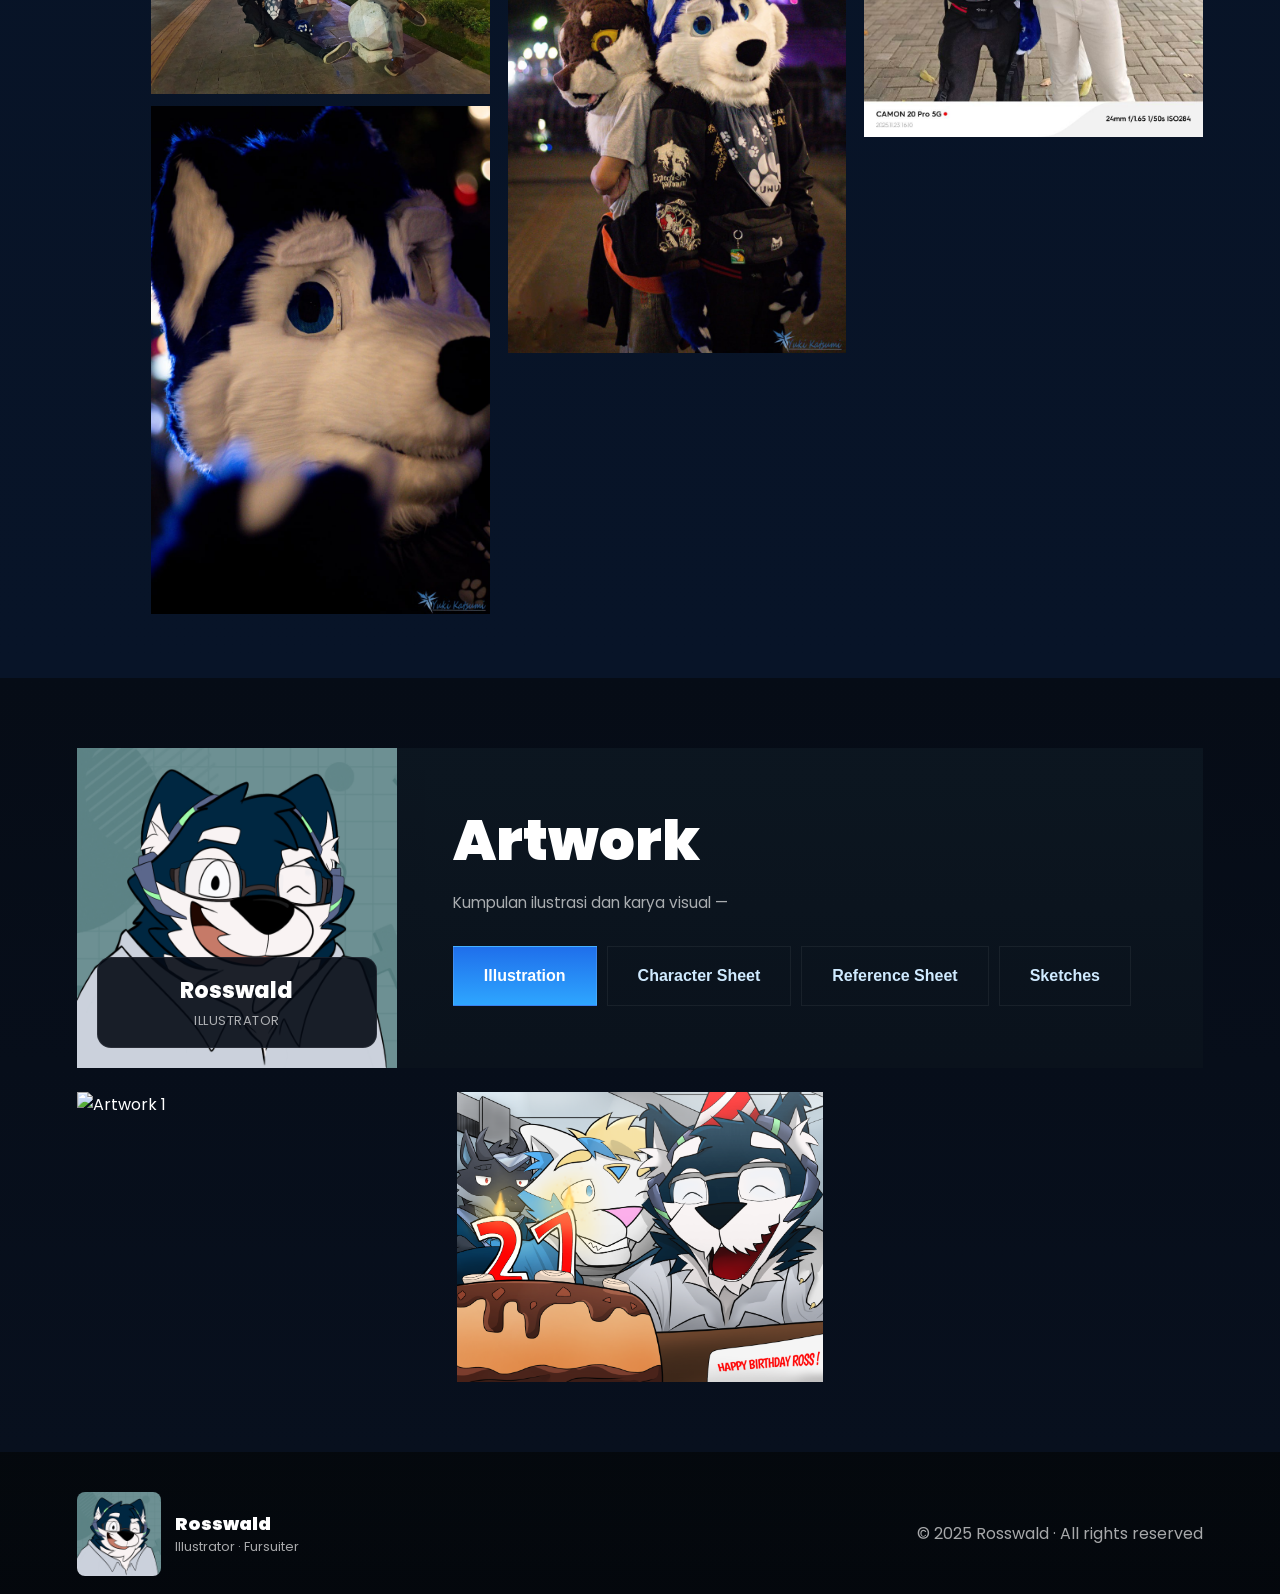
==== commit f893ead6: "push" ====
--- a/portofolio.html
+++ b/portofolio.html
@@ -275,6 +275,21 @@
                     alt="Furmeet photo 21"
                     loading="lazy"
                   />
+                  <img
+                    src="image/foto22.jpg"
+                    alt="Furmeet photo 22"
+                    loading="lazy"
+                  />
+                  <img
+                    src="image/foto23.jpg"
+                    alt="Furmeet photo 23"
+                    loading="lazy"
+                  />
+                  <img
+                    src="image/foto24.jpg"
+                    alt="Furmeet photo 24"
+                    loading="lazy"
+                  />
                 </div>
               </div>
 
@@ -408,6 +423,32 @@
                       preload="metadata"
                       playsinline
                       src="video/vidiocomipara.mp4"
+                    ></video>
+                  </div>
+                  <div
+                    class="video-thumb"
+                    tabindex="0"
+                    data-src="video/vidio10.mp4"
+                    aria-label="Vidio 10"
+                  >
+                    <video
+                      muted
+                      preload="metadata"
+                      playsinline
+                      src="video/vidio10.mp4"
+                    ></video>
+                  </div>
+                  <div
+                    class="video-thumb"
+                    tabindex="0"
+                    data-src="video/vidio11.mp4"
+                    aria-label="Vidio 11"
+                  >
+                    <video
+                      muted
+                      preload="metadata"
+                      playsinline
+                      src="video/vidio 11.mp4"
                     ></video>
                   </div>
                 </div>
